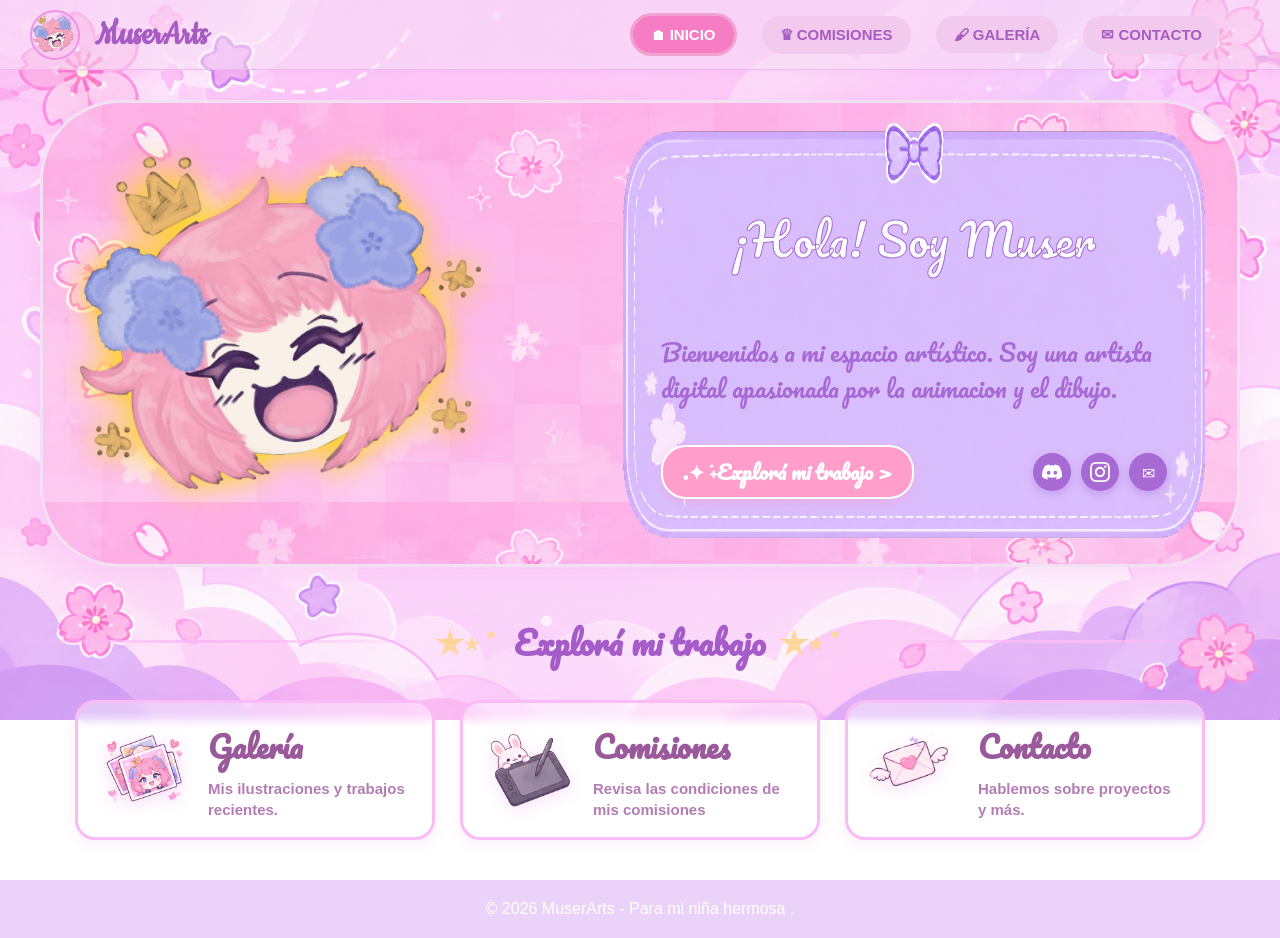
==== index.html @ 481c6d0a "commit" ====
<!DOCTYPE html>
<html lang="es">

<head>
    <meta charset="UTF-8">
    <meta name="viewport" content="width=device-width, initial-scale=1.0">

    <link rel="icon" href="icon.png" type="image/png">
    <link rel="stylesheet" href="style.css">

    <!-- Fuentes -->
    <link rel="preconnect" href="https://fonts.googleapis.com">
    <link rel="preconnect" href="https://fonts.gstatic.com" crossorigin>

    <link href="https://fonts.googleapis.com/css2?family=Cookie&family=Pacifico&display=swap" rel="stylesheet">

    <!-- Descripción -->
    <meta name="description" content="¡Buenas! Soy Muser, artista de dibujo digital. Bienvenidos a mi espacio artístico.">

    <title>MuserArts | Inicio</title>
</head>

<body>

    <!-- ENCABEZADO -->
    <header id="encabezado">

        <img id="logo" src="icon.png" alt="Logo de MuserArts">

        <h1 id="titleA">MuserArts</h1>

        <nav>
            <ul>

                <li >
                    <a class="iniciobtn" href="index.html">🏠︎ INICIO</a>
                </li>

                <li>
                    <a href="comisiones.html">♛ COMISIONES</a>
                </li>

                <li>
                    <a href="galeria.html">🖌 GALERÍA</a>
                </li>

                <li>
                    <a href="contacto.html">✉ CONTACTO</a>
                </li>

            </ul>
        </nav>

    </header>


    <!-- CONTENIDO PRINCIPAL -->
    <main class="fondo">

        <section id="inicio">

            <div class="presentacion">

                <!-- Imagen -->
                <div class="presentacion_img">

                    <img
                        id="ImageIni"
                        src="menu.png"
                        alt="Ilustración de Muser"
                    >

                </div>


               <div class="presentacion-texto">
            <h2 class="textTiuloPrent">¡Hola! Soy Muser</h2>

            <p>
                Bienvenidos a mi espacio artístico. Soy una artista 
                digital apasionada por la animacion y el dibujo.
            </p>

            <!-- Elementos internos de la tarjeta (Botón y Redes) -->
            <div class="card-footer-contenido">
                <a  href="galeria.html" class="btn-explorar">
                    .✦ ݁˖Explorá mi trabajo &gt;
                </a>

                <div class="redes-sociales">
                    <a href="#" class="icon-red" title="Discord">
    <svg class="discord-svg" viewBox="0 0 24 24" fill="currentColor">
        <path d="M20.317 4.37a19.791 19.791 0 0 0-4.885-1.515.074.074 0 0 0-.079.037c-.21.375-.444.864-.608 1.25a18.27 18.27 0 0 0-5.487 0 12.64 12.64 0 0 0-.617-1.25.077.077 0 0 0-.079-.037A19.736 19.736 0 0 0 3.677 4.37a.07.07 0 0 0-.032.027C.533 9.046-.32 13.58.099 18.057a.082.082 0 0 0 .031.057 19.9 19.9 0 0 0 5.993 3.03.078.078 0 0 0 .084-.028c.462-.63.874-1.295 1.226-1.994.021-.041.001-.09-.041-.106a13.107 13.107 0 0 1-1.872-.892.077.077 0 0 1-.008-.128 10.2 10.2 0 0 0 .372-.292.074.074 0 0 1 .077-.011c3.927 1.793 8.18 1.793 12.061 0a.074.074 0 0 1 .078.01c.12.098.246.198.373.292a.077.077 0 0 1-.006.127 12.299 12.299 0 0 1-1.873.892.077.077 0 0 0-.041.107c.36.698.772 1.362 1.225 1.993a.076.076 0 0 0 .084.028 19.839 19.839 0 0 0 6.002-3.03.077.077 0 0 0 .032-.054c.5-5.177-.838-9.674-3.549-13.66a.061.061 0 0 0-.031-.028zM8.02 15.33c-1.183 0-2.157-1.085-2.157-2.419 0-1.333.956-2.419 2.157-2.419 1.21 0 2.176 1.096 2.157 2.42 0 1.333-.956 2.418-2.157 2.418zm7.975 0c-1.183 0-2.157-1.085-2.157-2.419 0-1.333.955-2.419 2.157-2.419 1.21 0 2.176 1.096 2.157 2.42 0 1.333-.946 2.418-2.157 2.418z"/>
    </svg>
</a>
                    <a href="https://www.instagram.com/_muserarts_/" class="icon-red" title="Instagram">
    <svg class="instagram-svg" viewBox="0 0 24 24" fill="currentColor">
        <path d="M12 2.163c3.204 0 3.584.012 4.85.07 3.252.148 4.771 1.691 4.919 4.919.058 1.265.069 1.645.069 4.849 0 3.205-.012 3.584-.069 4.849-.149 3.225-1.664 4.771-4.919 4.919-1.266.058-1.644.07-4.85.07-3.204 0-3.584-.012-4.849-.07-3.26-.149-4.771-1.699-4.919-4.92-.058-1.265-.07-1.644-.07-4.849 0-3.204.013-3.583.07-4.849.149-3.227 1.664-4.771 4.919-4.919 1.266-.057 1.645-.069 4.849-.069zm0-2.163c-3.259 0-3.667.014-4.947.072-4.358.2-6.78 2.618-6.98 6.98-.059 1.281-.073 1.689-.073 4.948 0 3.259.014 3.668.072 4.948.2 4.358 2.618 6.78 6.98 6.98 1.281.058 1.689.072 4.948.072 3.259 0 3.668-.014 4.948-.072 4.354-.2 6.782-2.618 6.979-6.98.059-1.28.073-1.689.073-4.948 0-3.259-.014-3.667-.072-4.947-.196-4.354-2.617-6.78-6.979-6.98-1.281-.059-1.69-.073-4.949-.073zm0 5.838c-3.403 0-6.162 2.759-6.162 6.162s2.759 6.163 6.162 6.163 6.162-2.759 6.162-6.163c0-3.403-2.759-6.162-6.162-6.162zm0 10.162c-2.209 0-4-1.79-4-4 0-2.209 1.791-4 4-4s4 1.791 4 4c0 2.21-1.791 4-4 4zm6.406-11.845c-.796 0-1.441.645-1.441 1.44s.645 1.44 1.441 1.44c.795 0 1.439-.645 1.439-1.44s-.644-1.44-1.439-1.44z"/>
    </svg>
</a>
                    <a href="#" class="icon-red" title="Correo">✉</a>
                </div>
            </div>
        </section>
        <section class="tarjetas">
            <h2 class="titulotarjetas"><span class="estrella">✮⋆˙</span> Explorá mi trabajo <span class="estrella">✮⋆˙</span> </h2>
            <div class="tarjetasT">
            <div class="tarjeta1">
                <img class="imgGaleria" src="galeria.png" alt="galeria">
                <div class="content-text">
                <h3>Galería</h3>
                <p>Mis ilustraciones y trabajos recientes.</p>
                </div>
            </div>
            <div class="tarjeta2">
            <img class="imgGaleria" src="comisiones.png" alt="comisiones">
            <div class="content-text">
            <h3>Comisiones</h3>
            <p>Revisa las condiciones de mis comisiones</p>
            </div>
            </div>
            <div class="tarjeta3">
                <img class="imgGaleria" src="contacto.png" alt="contacto">
                <div class="content-text">
                <h3>Contacto</h3>
                <p>Hablemos sobre proyectos y más.</p>
                    </div>
            </div>
            </div>
        </section>

    </main>


    <!-- PIE DE PÁGINA -->
    <footer>

        <p>
            © 2026 MuserArts - Para mi niña hermosa .
        </p>

    </footer>

</body>
</html>
---- style.css ----
/* ================================= */
/*       CONFIGURACIÓN GENERAL       */
/* ================================= */

* {
    box-sizing: border-box;
}

body {
    margin: 0;
    min-height: 100vh;
    font-family: 'Segoe UI', Tahoma, Geneva, Verdana, sans-serif;

    /* Fondo general de toda la página */
    background-image: url("fondoMuser.png");
    background-size: 100% auto;
    background-position: top center;
    background-repeat: no-repeat;
    background-attachment: scroll;

    display: flex;
    flex-direction: column;
}

/* El contenido principal es transparente */
.fondo {
    background: transparent;
    flex: 1;
}


/* ================================= */
/*            ENCABEZADO             */
/* ================================= */

#encabezado {
    background: rgba(248, 225, 248, 0.5) ;
    display: flex;
    height: 70px;
    align-items: center;
    padding: 0 20px;
    border-bottom: 1px solid #efb6ef;
    box-shadow: 0 2px 10px rgba(244, 148, 244, 0.15);
}

#logo {
    width: 50px;
    height: 50px;

    border-radius: 50%;
    object-fit: cover;

    border: 2px solid #EF94E7;
    margin-left: 10px;
}

#titleA {
    font-style: normal;
    font-family: "Cookie", cursive;
    font-size: 38px;

    color: #A65CC2;
    margin-left: 15px;

    text-decoration: none;
}


/* ================================= */
/*            NAVEGACIÓN             */
/* ================================= */

nav {
    margin-left: auto;
    margin-right: 40px;
    
}

nav ul {
    list-style: none;
    display: flex;
    gap: 25px;
    margin: 0;
    padding: 0;
    align-items: center;
}

nav a {
    display: inline-block;
    text-decoration: none;
    font-weight: bold;
    font-size: 15px;
    color: #A65CC2;
    background-color: #f2caed;
    padding: 10px 18px;
    border-radius:30px;

    transition: all 0.3s ease;
}

nav a:hover {
    color: #ffff;
    background-color: #eb99eb;
    transform: translateY(-3px);
    box-shadow: 0 4px 10px rgba(179, 109, 179, 0.3);
}

.iniciobtn {
    background-color: #F67CC3;
    color: white;
    border: 3px solid;
    border-color:#f1a2d0 ;
    
}
.iniciobtn:hover{
    color:#F67CC3;
    background-color: #f5cbe4;
}


/* ================================= */
/*         SECCIÓN DE INICIO         */
/* ================================= */

#inicio {
    display: flex;
    justify-content: center;
    align-items: center;
    padding: 20px;
}

.presentacion {
   background-image: url("fondopresent.png");
   background-size: contain;
    width: 100%;
    max-width: 1200px;

    margin: 10px auto 0;
    padding: 20px 30px;

    display: flex;
    justify-content: space-between;
    align-items: center;

    gap: 30px;

    border-radius: 80px;
    border: 3px solid #f2e1f2;
    box-shadow: 0 8px 25px rgba(244, 148, 244, 0.2);
}

#ImageIni {
    width: 80%;
    max: width 250px; ;
    height: auto;
    display: block;
    filter: drop-shadow(0px 0px 15px rgba(255, 215, 0, 0.6));
    filter: drop-shadow(0px 0px 15px gold);
}
#ImageIni:hover{
    filter: drop-shadow(0px 0px 25px gold);
    transform: scale(1.02);
}

.presentacion-texto {
    background-image: url("fondoTexto.png");
    background-size: 100% 100%;
    background-repeat: no-repeat;
    font-family: "Pacifico", cursive;
    font-size: clamp(16px, 2vw, 24px);
    padding: 45px 40px;
    margin: 0;
    color: #A769D4;
    width: 100%;
    
    max-width: 1300px;
    min-height: 280px;
    display: flex;
    flex-direction: column;
    justify-content: center;
    
    line-height: 1.5;   
}
.textTiuloPrent{
    -webkit-text-stroke: 1px #A769D4;
    color:white;
    font-size:45px;
    text-align: center;
    font-weight:100;
}
.card-footer-contenido {
    display: flex;
    align-items: center;
    justify-content: space-between;
    margin-top: 15px;
    gap: 15px;
    flex-wrap: wrap;
}
.btn-explorar {
    background-color: #ff9ecb;
    color: white;
    text-decoration: none;
    font-family: "Pacifico";
    font-weight: bold;
    font-size: 20px;
    padding: 10px 20px;
    border-radius: 25px;
    border: 2px solid white;
    box-shadow: 0 4px 10px rgba(255, 158, 203, 0.4);
    transition: all 0.2s ease;
}
.btn-explorar:hover {
    background-color: #ff82bd;
    transform: translateY(-2px);
}

/* Estilo para los círculos de redes sociales de la derecha */
.redes-sociales {
    display: flex;
    gap: 10px;
}

.icon-red {
    width: 38px;
    height: 38px;
    background-color: #a769d4;
    color: white;
    border-radius: 50%;
    display: flex;
    align-items: center;
    justify-content: center;
    text-decoration: none;
    font-size: 16px;
    box-shadow: 0 3px 8px rgba(167, 105, 212, 0.4);
    transition: all 0.2s ease;
}

.icon-red:hover {
    background-color: #904ebc;
    transform: scale(1.1);
}

.titulotarjetas{
    display: flex;
    align-items: center;
    justify-content: center;
    width: 100%;
    color: #A55CC9;
    font-family: "Pacifico";
    font-size: 32px;
    text-align: center;
    margin-bottom: 30px;
    gap: 15px;
}

.titulotarjetas::before,
.titulotarjetas::after {
    content: "";
    flex: 1; 
    height: 3px;
    background: linear-gradient(to right, transparent, #FABBF6, transparent);
}

.tarjetasT {
    gap: 25px;
    display: flex;
    align-items: center;
    justify-content: center;
    flex-wrap: wrap; 
    margin-bottom: 40px;
}
.tarjeta1, .tarjeta2, .tarjeta3 {
    border-radius: 20px;
    border: 3px solid #FABBF6;
    padding: 20px;
    width: 360px;
    height: 140px;
    backdrop-filter: blur(5px);
    background: rgba(255, 255, 255, 0.4); 
    display: flex;
    align-items: center;
    gap: 20px;
    
    box-shadow: 0 4px 15px rgba(239, 182, 239, 0.2);
    transition: transform 0.3s ease, box-shadow 0.3s ease;
}
.instagram-svg {
    width: 20px; 
    height: 20px;
    fill: white; 
}
.discord-svg {
    width: 20px; 
    height: 20px;
    fill: white; 
}
.tarjeta1:hover, .tarjeta2:hover, .tarjeta3:hover {
    transform: translateY(-5px);
    box-shadow: 0 8px 20px rgba(239, 182, 239, 0.4);
}

.imgGaleria {
    width: 90px;
    height: auto;
    object-fit: contain;
    filter: drop-shadow(0px 4px 8px rgba(239, 182, 239, 0.4));
}

.content-text h3 {
    font-family: "Pacifico";
    color: #9a599a;
    font-size: 30px;
    margin: 0 0 5px 0;
}

.content-text p {
    font-family: 'Segoe UI', sans-serif;
    color: #b37db3;
    font-size: 15px;
    font-weight: bold;
    margin: 0;
    line-height: 1.4;
}

.estrella {
    color: #ffd6a1;
    font-size: 30px;
    -webkit-text-stroke: 0.1px #f9ca2d;
}
/* ================================= */
/*              FOOTER               */
/* ================================= */

footer {
    background-color: rgba(232, 203, 247, 0.85);

    color: white;
    text-align: center;

    padding: 20px;
}

footer p {
    margin: 0;
}


/* ================================= */
/*        ADAPTACIÓN CELULAR         */
/* ================================= */

@media (max-width: 700px) {

    /* Encabezado */
    #encabezado {
        height: auto;
        min-height: 70px;

        padding: 10px;

        flex-wrap: wrap;
        justify-content: center;
    }

    #logo {
        margin-left: 0;
    }

    #titleA {
        font-size: 30px;
        margin-left: 8px;
    }

    /* Menú */
    nav {
        width: 100%;
        margin: 15px 0 5px;
    }

    nav ul {
        justify-content: center;
        flex-wrap: wrap;
        gap: 15px;
    }

    nav a {
        font-size: 13px;
    }

    /* Presentación */
    #inicio {
        padding: 12px;
    }

    .presentacion {
        flex-direction: column;
        gap: 15px;

        padding: 15px;
        margin: 0;
    }

    #ImageIni {
        width: 75%;
        max-width: 280px;
    }

    .presentacion-texto {
        max-width: 100%;

        text-align: center;

        padding: 20px;
        font-size: 18px;
    }
}


/* ================================= */
/*       CELULARES PEQUEÑOS          */
/* ================================= */

@media (max-width: 380px) {

    #titleA {
        font-size: 26px;
    }

    nav ul {
        gap: 10px;
    }

    nav a {
        font-size: 12px;
    }

    .presentacion-texto {
        padding: 15px;
        font-size: 16px;
    }
}
/* ================================= */
/*        SECCIÓN DE GALERÍA         */
/* ================================= */

.seccion-galeria {
    width: 100%;
    max-width: 1200px;
    margin: 40px auto;
    padding: 0 20px;
    display: flex;
    flex-direction: column;
    align-items: center;
}

/* Panel de subida para Muser */
.panel-subida {
    background: rgba(255, 255, 255, 0.6);
    border: 3px dashed #FABBF6;
    border-radius: 20px;
    padding: 20px;
    width: 100%;
    max-width: 600px;
    margin-bottom: 35px;
    text-align: center;
    backdrop-filter: blur(5px);
}

.panel-subida h3 {
    font-family: "Pacifico", cursive;
    color: #9a599a;
    margin-top: 0;
    margin-bottom: 15px;
    font-size: 22px;
}

#formSubida {
    display: flex;
    flex-wrap: wrap;
    gap: 12px;
    justify-content: center;
    align-items: center;
}

#formSubida input[type="file"] {
    font-family: 'Segoe UI', sans-serif;
    color: #9a599a;
    font-size: 13px;
}

#formSubida input[type="text"] {
    padding: 8px 15px;
    border-radius: 12px;
    border: 2px solid #FABBF6;
    background: white;
    color: #8b528b;
    outline: none;
    font-family: 'Segoe UI', sans-serif;
}

.btn-subir {
    background-color: #ff9ecb;
    color: white;
    border: none;
    padding: 9px 20px;
    border-radius: 15px;
    font-weight: bold;
    cursor: pointer;
    font-family: 'Segoe UI', sans-serif;
    box-shadow: 0 4px 10px rgba(255, 158, 203, 0.4);
    transition: all 0.2s ease;
}

.btn-subir:hover {
    background-color: #ff82bd;
    transform: translateY(-2px);
}

/* Cuadrícula flexible para las obras */
.galeria-grid {
    display: grid;
    grid-template-columns: repeat(auto-fit, minmax(250px, 1fr));
    gap: 25px;
    width: 100%;
    margin-bottom: 30px;
    justify-items: center;
}

.galeria-item {
    background: rgba(255, 255, 255, 0.5);
    border: 3px solid #FABBF6;
    border-radius: 20px;
    padding: 15px;
    backdrop-filter: blur(5px);
    box-shadow: 0 6px 20px rgba(239, 182, 239, 0.25);
    transition: transform 0.3s ease;
    width: 100%;
    max-width: 280px;
    position: relative;
    display: flex;
    flex-direction: column;
    align-items: center;
}

.galeria-item:hover {
    transform: translateY(-5px);
}

.obra-contenido img {
    width: 100%;
    height: auto;
    border-radius: 12px;
    object-fit: cover;
}

.obra-titulo {
    font-family: "Pacifico", cursive;
    color: #9a599a;
    text-align: center;
    margin: 10px 0 0 0;
    font-size: 16px;
}

.btn-eliminar {
    position: absolute;
    top: 10px;
    right: 10px;
    background: #ff758c;
    border: none;
    color: white;
    border-radius: 50%;
    width: 28px;
    height: 28px;
    cursor: pointer;
    display: flex;
    align-items: center;
    justify-content: center;
    opacity: 0;
    transition: opacity 0.2s ease;
}

.galeria-item:hover .btn-eliminar {
    opacity: 1;
}

/* Estilo para la barra de paginación inferior */
.paginacion {
    display: flex;
    align-items: center;
    gap: 12px;
    margin-top: 20px;
    font-family: 'Segoe UI', sans-serif;
    font-weight: bold;
}

.paginacion span {
    background-color: rgba(255, 255, 255, 0.6);
    border: 2px solid #FABBF6;
    color: #9a599a;
    padding: 6px 14px;
    border-radius: 10px;
    cursor: pointer;
    transition: all 0.2s ease;
}

.paginacion .page-num.active,
.paginacion span:hover {
    background-color: #FABBF6;
    color: white;
}
/* ================================= */
/*     PANEL DE SUBIDA ESTÉTICO      */
/* ================================= */

.panel-subida {
    background: rgba(255, 255, 255, 0.65);
    border: 3px dashed #FABBF6;
    border-radius: 25px;
    padding: 25px;
    width: 100%;
    max-width: 650px;
    margin: 0 auto 40px auto;
    text-align: center;
    backdrop-filter: blur(8px);
    box-shadow: 0 8px 25px rgba(239, 182, 239, 0.2);
}

.panel-subida h3 {
    font-family: "Pacifico", cursive;
    color: #9a599a;
    margin-top: 0;
    margin-bottom: 20px;
    font-size: 24px;
}

#formSubida {
    display: flex;
    flex-direction: column;
    gap: 15px;
    align-items: center;
}

.input-file-wrapper {
    display: flex;
    align-items: center;
    gap: 15px;
    flex-wrap: wrap;
    justify-content: center;
}

/* Ocultar input feo por defecto y estilizar botón */
#inputImagen {
    display: none;
}

.btn-archivo {
    background-color: #f2caed;
    color: #8b528b;
    padding: 10px 20px;
    border-radius: 15px;
    font-family: 'Segoe UI', sans-serif;
    font-weight: bold;
    cursor: pointer;
    border: 2px solid #FABBF6;
    transition: all 0.2s ease;
}

.btn-archivo:hover {
    background-color: #FABBF6;
    color: white;
}

#nombreArchivo {
    font-family: 'Segoe UI', sans-serif;
    font-size: 13px;
    color: #a372a3;
}

#formSubida input[type="text"] {
    width: 100%;
    max-width: 400px;
    padding: 10px 18px;
    border-radius: 15px;
    border: 2px solid #FABBF6;
    background: white;
    color: #8b528b;
    outline: none;
    font-family: 'Segoe UI', sans-serif;
    font-size: 14px;
}

.btn-subir {
    background-color: #ff9ecb;
    color: white;
    border: none;
    padding: 12px 30px;
    border-radius: 20px;
    font-weight: bold;
    cursor: pointer;
    font-family: 'Segoe UI', sans-serif;
    font-size: 15px;
    box-shadow: 0 4px 15px rgba(255, 158, 203, 0.4);
    transition: all 0.2s ease;
}

.btn-subir:hover {
    background-color: #ff82bd;
    transform: translateY(-2px);
}

/* ================================= */
/*     VISOR DE IMAGEN (MODAL ZOOM)  */
/* ================================= */

.galeria-item img {
    cursor: pointer; /* Cambia a manito para indicar que se puede hacer clic */
}

.modal-zoom {
    display: none; /* Oculto por defecto */
    position: fixed;
    z-index: 1000;
    left: 0;
    top: 0;
    width: 100%;
    height: 100%;
    background-color: rgba(154, 89, 154, 0.7); /* Fondo lila translúcido */
    backdrop-filter: blur(8px);
    flex-direction: column;
    align-items: center;
    justify-content: center;
}

.modal-contenido {
    max-width: 85%;
    max-height: 75vh;
    border-radius: 20px;
    border: 4px solid white;
    box-shadow: 0 10px 30px rgba(0, 0, 0, 0.3);
    object-fit: contain;
}

#tituloAmpliado {
    font-family: "Pacifico", cursive;
    color: white;
    font-size: 24px;
    margin-top: 15px;
    text-shadow: 0 2px 5px rgba(0,0,0,0.2);
}

.btn-cerrar {
    position: absolute;
    top: 25px;
    right: 35px;
    color: white;
    font-size: 45px;
    font-weight: bold;
    cursor: pointer;
    transition: transform 0.2s ease;
}

.btn-cerrar:hover {
    transform: scale(1.2);
}
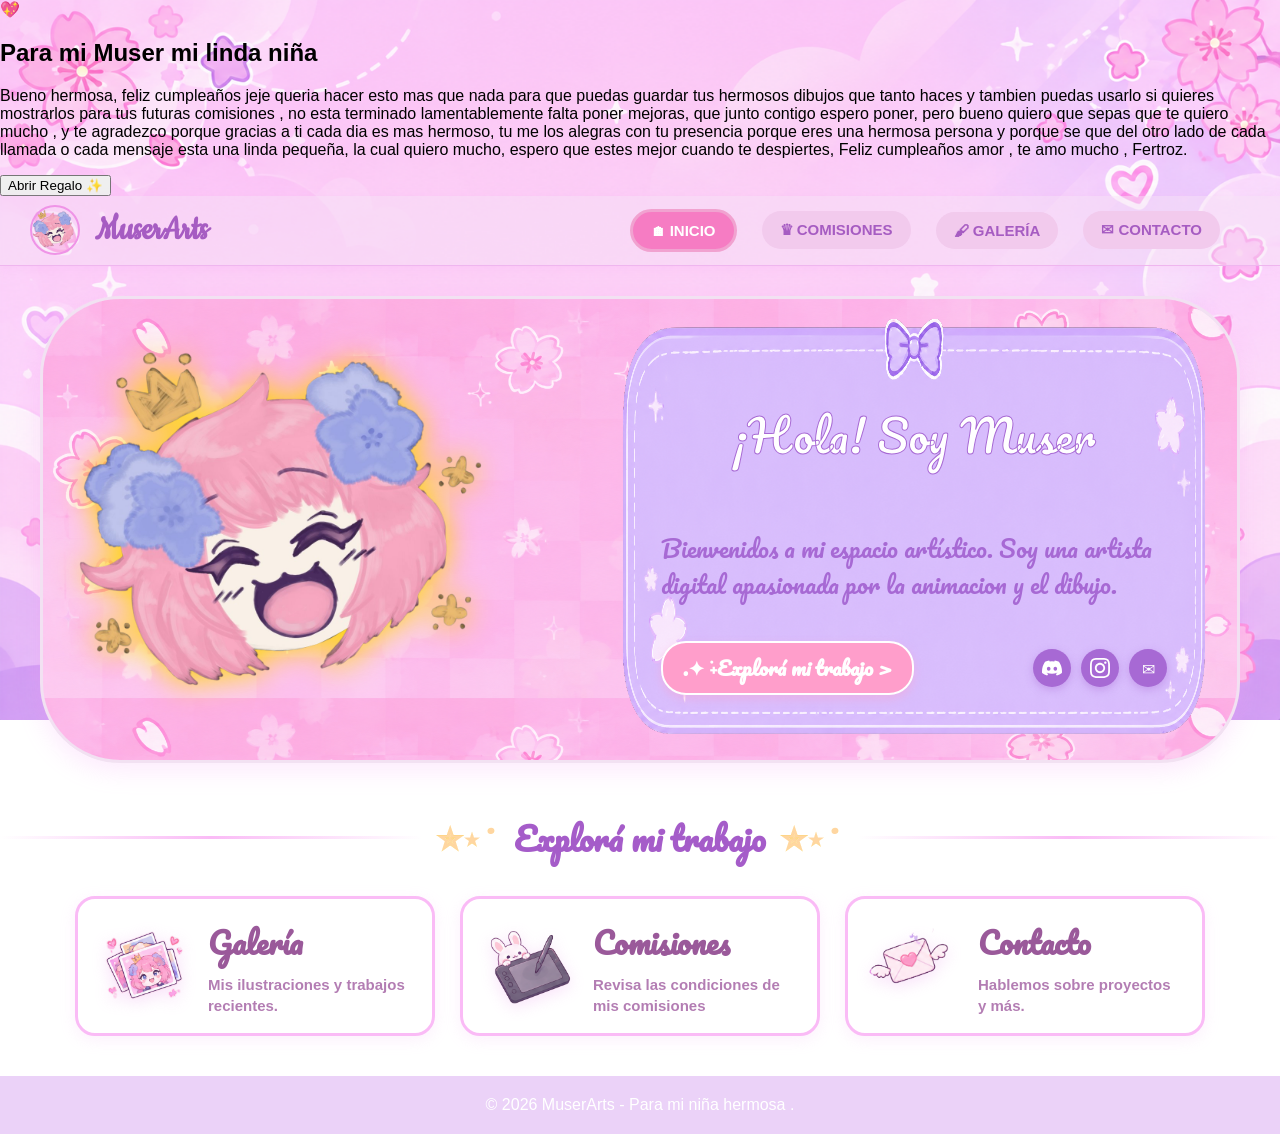
==== commit 5cb55908: "Update index.html" ====
--- a/index.html
+++ b/index.html
@@ -23,7 +23,19 @@
 
 <body>
 
-    <!-- ENCABEZADO -->
+    <div id="modalBienvenida" class="modal-bienvenida">
+    <div class="contenido-modal">
+        <span class="corazon-icono">💖</span>
+        <h2>Para mi Muser mi linda niña</h2>
+        <p>Bueno hermosa, feliz cumpleaños jeje queria hacer esto mas que nada para que 
+            puedas guardar tus hermosos dibujos que tanto haces y tambien puedas usarlo si quieres mostrarlos para tus futuras comisiones , no esta terminado lamentablemente
+            falta poner mejoras, que junto contigo espero poner, pero bueno quiero que sepas que te quiero mucho , y te agradezco porque gracias a ti cada dia es mas hermoso, tu me los alegras con tu presencia porque eres una hermosa persona y porque se que del otro lado
+            de cada llamada o cada mensaje esta una linda pequeña, la cual quiero mucho, espero que estes mejor cuando te despiertes, Feliz cumpleaños amor
+            , te amo mucho , Fertroz. 
+        </p>
+        <button id="btnEntrar" class="btn-entrar">Abrir Regalo ✨</button>
+    </div>
+</div>
     <header id="encabezado">
 
         <img id="logo" src="icon.png" alt="Logo de MuserArts">
@@ -141,6 +153,19 @@
         </p>
 
     </footer>
+                   <script>document.addEventListener('DOMContentLoaded', () => {
+    const modal = document.getElementById('modalBienvenida');
+    const btnEntrar = document.getElementById('btnEntrar');
+
+    btnEntrar.addEventListener('click', () => {
+        // Hace un efecto suave de desvanecimiento al cerrar
+        modal.style.opacity = '0';
+        modal.style.transition = 'opacity 0.4s ease';
+        setTimeout(() => {
+            modal.style.display = 'none';
+        }, 400);
+    });
+});</script>
 
 </body>
 </html>
--- a/style.css
+++ b/style.css
@@ -11,19 +11,15 @@
     margin: 0;
     min-height: 100vh;
     font-family: 'Segoe UI', Tahoma, Geneva, Verdana, sans-serif;
-
-    /* Fondo general de toda la página */
     background-image: url("fondoMuser.png");
     background-size: 100% auto;
     background-position: top center;
     background-repeat: no-repeat;
-    background-attachment: scroll;
+    background-attachment: fixed;
 
     display: flex;
     flex-direction: column;
 }
-
-/* El contenido principal es transparente */
 .fondo {
     background: transparent;
     flex: 1;
@@ -351,8 +347,12 @@
 /* ================================= */
 
 @media (max-width: 700px) {
-
-    /* Encabezado */
+    body {
+       
+        background-size: cover;
+        background-position: center center;
+        background-attachment: fixed; 
+    }
     #encabezado {
         height: auto;
         min-height: 70px;
@@ -762,4 +762,4 @@
 
 .btn-cerrar:hover {
     transform: scale(1.2);
-}+}
